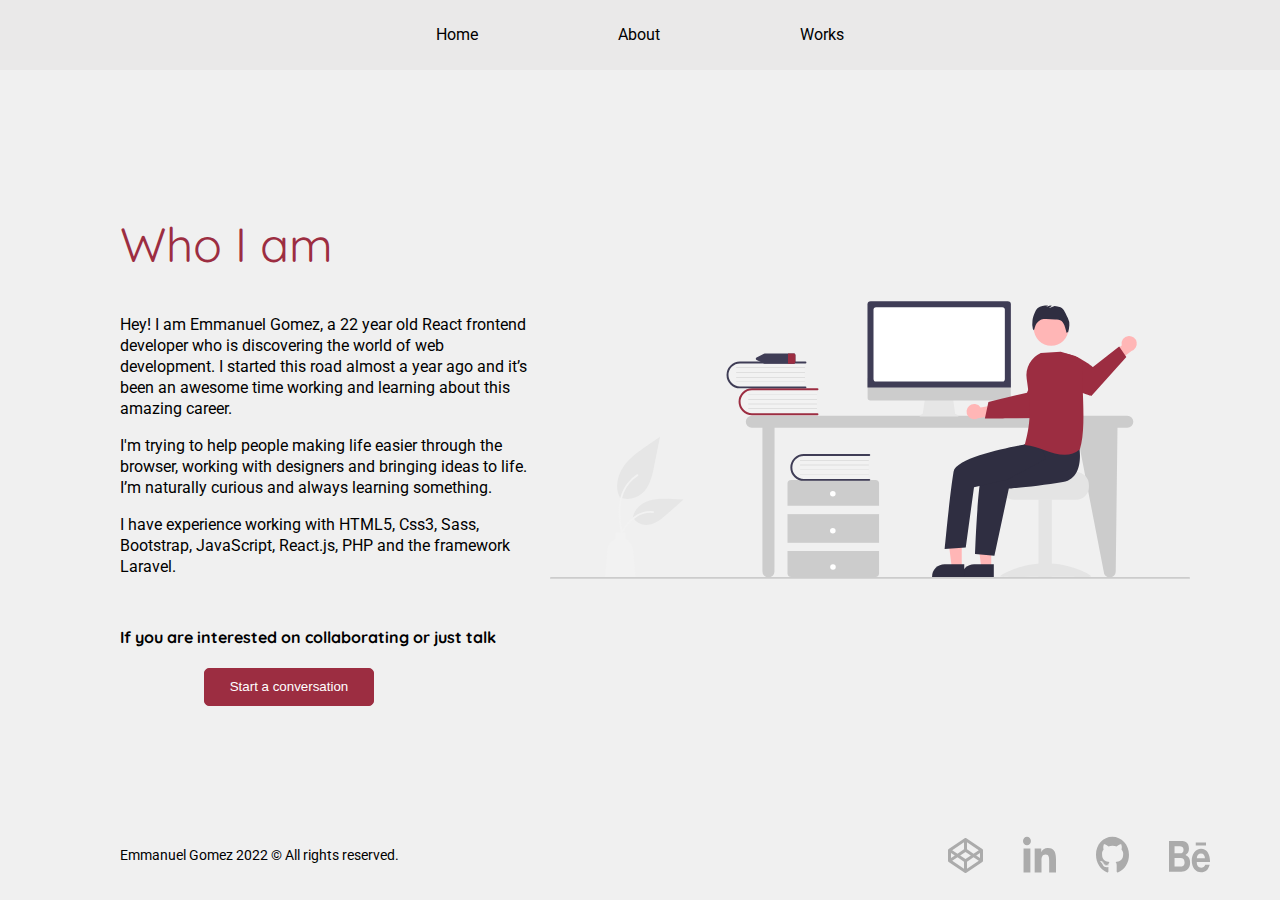
==== _about.html @ 0511a32a "Chores" ====
<!DOCTYPE html>
<html lang="en">
<head>
    <meta charset="UTF-8">
    <meta http-equiv="X-UA-Compatible" content="IE=edge">
    <meta name="viewport" content="width=device-width, initial-scale=1.0">
    <link rel="stylesheet" href="./styles/styles.css">
    <title>About</title>
</head>
<body>
    <header>
        <nav>
            <ul>
                <li>
                    <a href="./index.html">
                        <span><img src="./img/home icon.svg" alt="home"></span>
                        Home
                    </a>
                </li>
                <li>
                    <a href="./_about.html">
                        <span><img src="./img/about icon.svg" alt="about"></span>
                        About
                    </a>
                </li>
                <li>
                    <a href="./_works.html">
                        <span><img src="./img/work icon.svg" alt="work"></span>
                        Works
                    </a>
                </li>
            </ul>
        </nav>
    </header>
    <section class="section--about" id="about">
        <div>
            <h2>Who I am</h2>
            <img src="./img/undraw_hello_re_3evm.svg" alt="about-mobile">
            <p>
                Hey! I am Emmanuel Gomez, a 22 year old React frontend developer who is discovering the world of web development. I started this road almost a year ago and it’s been an awesome time working and learning about this amazing career.    
            </p>
            <p>
                I'm trying to help people making life easier through the browser, working with designers and bringing ideas to life. I’m naturally curious and always learning something.
            </p>
            <p>
                I have experience working with HTML5, Css3, Sass, Bootstrap, JavaScript, React.js, PHP and the framework Laravel.
            </p>
            <h4>If you are interested on collaborating or just talk </h4>
            <a href="./_contact.html"><button id="contactButton"><span>Start a conversation</span></button></a>
        </div>
        <img src="./img/undraw_hello_re_3evm.svg" alt="about">
    </section>
    <footer>
        <p>Emmanuel Gomez 2022 © All rights reserved.</p>
        <div>
            <a href="https://codepen.io/emmago13" target="_blank" title="CodePen"><img src="./img/Codepen.svg" alt="CodePen"></a>
            <a href="https://www.linkedin.com/in/emmanuel-g%C3%B3mez13/" target="_blank" title="Linkedin"><img src="./img/Linkedin.svg" alt="Linkedin"></a>
            <a href="https://github.com/Emmago13" target="_blank" title="Github"><img src="./img/Github.svg" alt="Github"></a>
            <a href="https://www.behance.net/emmagomez7" target="_blank" title="Behance"><img src="./img/Behance.svg" alt="Behance"></a>
        </div>
    </footer>
</body>
<script src="./main.js"></script>
</html>
---- styles/styles.css ----
@import url("https://fonts.googleapis.com/css2?family=Roboto:wght@300&display=swap");
@import url("https://fonts.googleapis.com/css2?family=Quicksand:wght@300&display=swap");
html {
  margin: 0;
  font-size: 10px;
}

body {
  background-color: #F0F0F0;
  margin: 0;
  font-family: "Roboto", sans-serif;
  font-weight: 400;
}

*,
*:before,
*:after {
  -webkit-box-sizing: border-box;
          box-sizing: border-box;
}

a {
  text-decoration: none;
}

.d-none {
  display: none;
}

header {
  width: 100%;
  height: 7rem;
  display: -webkit-box;
  display: -ms-flexbox;
  display: flex;
  -webkit-box-align: center;
      -ms-flex-align: center;
          align-items: center;
  -webkit-box-pack: center;
      -ms-flex-pack: center;
          justify-content: center;
  position: absolute;
  background-color: #EAE9E9;
}

header ul {
  display: -webkit-box;
  display: -ms-flexbox;
  display: flex;
  list-style-type: none;
  padding: 0;
}

header ul li {
  margin: 0 7rem 0 7rem;
  display: -webkit-box;
  display: -ms-flexbox;
  display: flex;
  -webkit-box-orient: vertical;
  -webkit-box-direction: normal;
      -ms-flex-direction: column;
          flex-direction: column;
}

header ul li a {
  display: -webkit-box;
  display: -ms-flexbox;
  display: flex;
  -webkit-box-orient: vertical;
  -webkit-box-direction: normal;
      -ms-flex-direction: column;
          flex-direction: column;
  text-align: center;
  font-size: 1.6rem;
  color: #000000;
}

header ul li a span {
  display: none;
  margin-bottom: 5px;
}

header ul li:after {
  content: '';
  display: block;
  width: 0;
  height: 1.5px;
  background-color: #9C2D41;
  -webkit-transition: all 0.1s ease-in;
  transition: all 0.1s ease-in;
}

header ul li:hover:after {
  width: 100%;
}

.section--home {
  padding-top: 7rem;
  height: 90vh;
  width: 100vw;
  display: -webkit-box;
  display: -ms-flexbox;
  display: flex;
  -webkit-box-orient: vertical;
  -webkit-box-direction: normal;
      -ms-flex-direction: column;
          flex-direction: column;
  -webkit-box-pack: center;
      -ms-flex-pack: center;
          justify-content: center;
  -webkit-box-align: center;
      -ms-flex-align: center;
          align-items: center;
}

.section--home h1 {
  font-size: 5.8rem;
  margin: 16rem 0 3rem 0;
  width: 26ch;
  font-family: 'Quicksand', sans-serif;
  -webkit-animation: type 5s steps(31), blink 0.5s step-end infinite alternate;
          animation: type 5s steps(31), blink 0.5s step-end infinite alternate;
  white-space: nowrap;
  overflow: hidden;
  border-right: 3px solid;
  color: #9C2D41;
}

.section--home p {
  width: 50rem;
  font-size: 1.6rem;
}

footer {
  width: 100%;
  height: 10vh;
  display: -webkit-box;
  display: -ms-flexbox;
  display: flex;
  -webkit-box-align: center;
      -ms-flex-align: center;
          align-items: center;
  -webkit-box-pack: justify;
      -ms-flex-pack: justify;
          justify-content: space-between;
}

footer p {
  margin-left: 12rem;
  font-size: 1.4rem;
}

footer div {
  display: -webkit-box;
  display: -ms-flexbox;
  display: flex;
  -webkit-box-align: end;
      -ms-flex-align: end;
          align-items: flex-end;
  margin-right: 5rem;
}

footer div a {
  margin: 0 2rem 0 2rem;
  -webkit-transition: all 0.1s ease;
  transition: all 0.1s ease;
}

footer div a:hover {
  -webkit-transform: translateY(-10px);
          transform: translateY(-10px);
}

@-webkit-keyframes type {
  0% {
    width: 0;
  }
}

@keyframes type {
  0% {
    width: 0;
  }
}

@-webkit-keyframes blink {
  50% {
    border-color: transparent;
  }
}

@keyframes blink {
  50% {
    border-color: transparent;
  }
}

@media only screen and (max-width: 992px) {
  .section--home h1 {
    font-size: 4.8rem;
  }
}

@media only screen and (max-width: 768px) {
  .section--home h1 {
    font-size: 3.6rem;
  }
  footer p {
    margin-left: 6rem;
  }
}

@media only screen and (max-width: 576px) {
  header {
    height: 10rem;
  }
  header ul li {
    margin: 0 4rem 0 4rem;
  }
  header ul li:nth-child(1) {
    margin-left: 0;
  }
  header ul li:nth-child(3) {
    margin-right: 0;
  }
  header ul li a span {
    display: block;
  }
  .section--home {
    padding-top: 10rem;
    height: 85vh;
  }
  .section--home h1 {
    -webkit-animation: none;
            animation: none;
    width: auto;
    white-space: inherit;
    border: none;
    text-align: center;
    padding: 0 2rem;
    margin-top: 10rem;
  }
  .section--home p {
    font-size: 1.4rem;
    text-align: center;
    width: auto;
    padding: 0 2rem;
  }
  footer {
    -webkit-box-orient: vertical;
    -webkit-box-direction: reverse;
        -ms-flex-direction: column-reverse;
            flex-direction: column-reverse;
    height: 15vh;
  }
  footer p {
    margin-left: 0;
    margin-top: 3rem;
  }
  footer div {
    margin-right: 0;
  }
  footer div a:nth-child(1) {
    margin-left: 0;
  }
  footer div a:nth-child(4) {
    margin-right: 0;
  }
}

@media only screen and (max-width: 320px) {
  header ul li {
    margin: 0 2rem 0 2rem;
  }
}

.section--about {
  padding-top: 7rem;
  height: 90vh;
  width: 100%;
  display: -webkit-box;
  display: -ms-flexbox;
  display: flex;
  -webkit-box-pack: justify;
      -ms-flex-pack: justify;
          justify-content: space-between;
  -webkit-box-align: center;
      -ms-flex-align: center;
          align-items: center;
}

.section--about div {
  margin-left: 12rem;
  max-width: 42rem;
}

.section--about div h2 {
  font-size: 4.8rem;
  font-family: "Quicksand", sans-serif;
  font-weight: 400;
  color: #9C2D41;
}

.section--about div img {
  display: none;
}

.section--about div p {
  font-size: 1.6rem;
  line-height: 21px;
}

.section--about div h4 {
  margin-top: 5rem;
  font-size: 1.6rem;
  font-family: "Quicksand", sans-serif;
}

.section--about div button {
  position: relative;
  width: 170px;
  height: 38px;
  border: none;
  background-color: #9C2D41;
  color: #fff;
  padding: 1rem 2.5rem;
  border-radius: 5px;
  border: 1px solid #9C2D41;
  cursor: pointer;
  -webkit-transition: all 0.3s ease;
  transition: all 0.3s ease;
  padding: 0;
  left: 20%;
}

.section--about div button > span {
  position: relative;
  display: block;
  width: 100%;
  height: 100%;
  padding-top: 1rem;
}

.section--about div button:before, .section--about div button:after {
  content: "";
  position: absolute;
  top: 0;
  right: 0;
  background: #9C2D41;
  -webkit-transition: all 0.3s ease;
  transition: all 0.3s ease;
}

.section--about div button:before {
  right: 0;
  height: 0%;
  width: 1px;
}

.section--about div button:after {
  left: 0;
  width: 0%;
  height: 1px;
}

.section--about div button span:before,
.section--about div button span:after {
  content: "";
  position: absolute;
  bottom: 0;
  background: #9C2D41;
  -webkit-transition: all 0.3s ease;
  transition: all 0.3s ease;
}

.section--about div button span:before {
  left: 0;
  height: 0%;
  width: 1.5px;
}

.section--about div button span:after {
  right: 0;
  width: 0%;
  height: 1.5px;
}

.section--about div button:hover {
  background: transparent;
  -webkit-box-shadow: none;
          box-shadow: none;
  border: none;
}

.section--about div button:hover:before {
  height: 100%;
}

.section--about div button:hover:after {
  width: 100%;
}

.section--about div button span:hover {
  color: #9C2D41;
}

.section--about div button span:hover:before {
  height: 100%;
}

.section--about div button span:hover:after {
  width: 100%;
}

.section--about div button:active {
  top: 2px;
}

.section--about img {
  width: 45%;
  height: 45%;
  margin-right: 4rem;
}

@media only screen and (min-width: 1200px) {
  .section--about img {
    width: 50%;
    height: 50%;
    margin-right: 9rem;
  }
}

@media only screen and (max-width: 992px) {
  .section--about {
    -webkit-box-pack: center;
        -ms-flex-pack: center;
            justify-content: center;
  }
  .section--about div {
    margin: 0;
    padding: 5rem 2rem;
  }
  .section--about div img {
    display: block;
    width: 100%;
    margin: 10rem 0;
  }
  .section--about div p {
    font-size: 1.4rem;
  }
  .section--about div button {
    left: 25%;
  }
  .section--about img {
    display: none;
  }
}

@media only screen and (max-width: 768px) {
  .section--about {
    height: -webkit-max-content;
    height: -moz-max-content;
    height: max-content;
  }
  .section--about div h2 {
    font-size: 3.6rem;
  }
}

@media only screen and (max-width: 576px) {
  .section--about {
    padding-top: 10rem;
  }
  .section--about div button {
    margin: 3rem 0;
  }
}

@media only screen and (max-width: 320px) {
  .section--about div button {
    left: 15%;
    margin: 3rem 0;
  }
}

.section--contact {
  padding-top: 7rem;
  width: 100vw;
  height: 90vh;
  display: -webkit-box;
  display: -ms-flexbox;
  display: flex;
  -webkit-box-align: center;
      -ms-flex-align: center;
          align-items: center;
  -ms-flex-pack: distribute;
      justify-content: space-around;
}

.section--contact .div__form {
  margin-left: 13rem;
  background-color: #EAE9E9;
  width: 43rem;
  height: 50rem;
  border-radius: 10px;
}

.section--contact .div__form > form {
  display: -webkit-box;
  display: -ms-flexbox;
  display: flex;
  -webkit-box-orient: vertical;
  -webkit-box-direction: normal;
      -ms-flex-direction: column;
          flex-direction: column;
  -webkit-box-align: center;
      -ms-flex-align: center;
          align-items: center;
  -webkit-box-pack: center;
      -ms-flex-pack: center;
          justify-content: center;
}

.section--contact .div__form > form > label {
  position: relative;
  width: 80%;
  margin-top: 4rem;
}

.section--contact .div__form > form > label > input, .section--contact .div__form > form > label textarea {
  width: 100%;
  border: none;
  background: none;
  font-family: "Roboto", sans-serif;
  border-bottom: 1px solid #9C2D41;
}

.section--contact .div__form > form > label > input:focus, .section--contact .div__form > form > label textarea:focus {
  background: none;
  outline: none;
}

.section--contact .div__form > form > label > input::-webkit-input-placeholder, .section--contact .div__form > form > label textarea::-webkit-input-placeholder {
  opacity: 0;
}

.section--contact .div__form > form > label > input:-ms-input-placeholder, .section--contact .div__form > form > label textarea:-ms-input-placeholder {
  opacity: 0;
}

.section--contact .div__form > form > label > input::-ms-input-placeholder, .section--contact .div__form > form > label textarea::-ms-input-placeholder {
  opacity: 0;
}

.section--contact .div__form > form > label > input::placeholder, .section--contact .div__form > form > label textarea::placeholder {
  opacity: 0;
}

.section--contact .div__form > form > label > input {
  height: 4rem;
}

.section--contact .div__form > form > label > input:-webkit-autofill, .section--contact .div__form > form > label > input:-webkit-autofill:focus {
  -webkit-transition: background-color 600000s 0s, color 600000s 0s;
  transition: background-color 600000s 0s, color 600000s 0s;
}

.section--contact .div__form > form > label > textarea {
  height: 8rem;
  resize: none;
}

.section--contact .div__form > form > label > span {
  position: absolute;
  top: 0;
  left: 0;
  font-size: 1.4rem;
  opacity: 0.7;
  -webkit-transition: all 0.1s ease-in;
  transition: all 0.1s ease-in;
}

.section--contact .div__form > form > label:focus-within > span, .section--contact .div__form > form > label input:not(:placeholder-shown) + span {
  -webkit-transform: translateY(-15px);
          transform: translateY(-15px);
  font-size: 1.2rem;
}

.section--contact .div__form > form > label .validation {
  position: absolute;
  top: 50%;
  right: 1rem;
  color: #FD4444;
  opacity: 0;
  -webkit-transform: translate(5rem, -50%);
          transform: translate(5rem, -50%);
  -webkit-transition: all 0.2s ease-in;
  transition: all 0.2s ease-in;
}

.section--contact .div__form > form > label:nth-child(4):focus-within > span, .section--contact .div__form > form > label:nth-child(4) textarea:not(:placeholder-shown) + span {
  -webkit-transform: translateY(-20px);
          transform: translateY(-20px);
}

.section--contact .div__form > form > button {
  margin-top: 5rem;
  position: relative;
  width: 170px;
  height: 38px;
  border: none;
  background-color: #9C2D41;
  color: #fff;
  padding: 1rem 2.5rem;
  border-radius: 5px;
  border: 1px solid #9C2D41;
  cursor: pointer;
  -webkit-transition: all 0.3s ease;
  transition: all 0.3s ease;
  padding: 0;
}

.section--contact .div__form > form > button > span {
  position: relative;
  display: block;
  width: 100%;
  height: 100%;
  padding-top: 1rem;
}

.section--contact .div__form > form > button:before, .section--contact .div__form > form > button:after {
  content: "";
  position: absolute;
  top: 0;
  right: 0;
  background: #9C2D41;
  -webkit-transition: all 0.3s ease;
  transition: all 0.3s ease;
}

.section--contact .div__form > form > button:before {
  right: 0;
  height: 0%;
  width: 1.5px;
}

.section--contact .div__form > form > button:after {
  left: 0;
  width: 0%;
  height: 1.5px;
}

.section--contact .div__form > form > button span:before,
.section--contact .div__form > form > button span:after {
  content: "";
  position: absolute;
  bottom: 0;
  background: #9C2D41;
  -webkit-transition: all 0.3s ease;
  transition: all 0.3s ease;
}

.section--contact .div__form > form > button span:before {
  left: 0;
  height: 0%;
  width: 1px;
}

.section--contact .div__form > form > button span:after {
  right: 0;
  width: 0%;
  height: 1px;
}

.section--contact .div__form > form > button:hover {
  background: transparent;
  -webkit-box-shadow: none;
          box-shadow: none;
  border: none;
}

.section--contact .div__form > form > button:hover:before {
  height: 100%;
}

.section--contact .div__form > form > button:hover:after {
  width: 100%;
}

.section--contact .div__form > form > button span:hover {
  color: #9C2D41;
}

.section--contact .div__form > form > button span:hover:before {
  height: 100%;
}

.section--contact .div__form > form > button span:hover:after {
  width: 100%;
}

.section--contact .div__form > form > button:active {
  top: 2px;
}

.section--contact .div__img {
  margin-right: 10rem;
}

.section--contact .div__img > h2 {
  margin: 0;
  font-family: "Quicksand", sans-serif;
  font-weight: 400;
  font-size: 4.8rem;
  color: #9C2D41;
}

.section--contact .div__img > p {
  font-size: 1.6rem;
  margin-top: 3rem;
  line-height: 21px;
}

.section--contact .div__img > img {
  margin-top: 4rem;
  max-width: 400px;
  max-height: 400px;
}

@media only screen and (max-width: 1200px) {
  .section--contact .div__img {
    margin-right: 5rem;
  }
}

@media only screen and (max-width: 992px) {
  .section--contact {
    -webkit-box-orient: vertical;
    -webkit-box-direction: reverse;
        -ms-flex-direction: column-reverse;
            flex-direction: column-reverse;
    height: -webkit-max-content;
    height: -moz-max-content;
    height: max-content;
  }
  .section--contact .div__img {
    margin-top: 5rem;
    margin-right: 0;
  }
  .section--contact .div__img img {
    display: none;
  }
  .section--contact .div__img h2 {
    font-size: 3.6rem;
  }
  .section--contact .div__form {
    margin: 5rem 0;
  }
}

@media only screen and (max-width: 576px) {
  .section--contact .div__img {
    padding: 0 2rem;
  }
  .section--contact .div__img p {
    font-size: 1.4rem;
  }
  .section--contact .div__form {
    width: 80%;
  }
}

@media only screen and (max-width: 320px) {
  .section--contact .div__img h2 {
    text-align: center;
  }
  .section--contact .div__img p {
    text-align: center;
  }
  .section--contact .div__form {
    width: 100%;
  }
}

.section--works {
  width: 100%;
  height: -webkit-max-content;
  height: -moz-max-content;
  height: max-content;
  padding-top: 7rem;
  display: -webkit-box;
  display: -ms-flexbox;
  display: flex;
  -webkit-box-orient: vertical;
  -webkit-box-direction: normal;
      -ms-flex-direction: column;
          flex-direction: column;
}

.section--works > h2 {
  margin: 10rem 14rem 5rem;
  font-size: 4.8rem;
  font-family: "Quicksand", sans-serif;
  font-weight: 400;
  color: #9C2D41;
}

.section--works img {
  max-width: 55rem;
  max-height: 32rem;
  -webkit-transition: all 0.2s ease-in;
  transition: all 0.2s ease-in;
  -webkit-animation: show 0.7s ease-in;
          animation: show 0.7s ease-in;
}

.section--works img:hover {
  -webkit-transform: scale(1.05);
          transform: scale(1.05);
  -webkit-box-shadow: 5px 5px 12px 1px #ABABAB;
          box-shadow: 5px 5px 12px 1px #ABABAB;
}

.section--works h4 {
  font-size: 3.6rem;
  font-family: "Quicksand", sans-serif;
  font-weight: 400;
  margin: 0;
}

.section--works p {
  font-size: 1.6rem;
}

.section--works .works--container {
  display: -webkit-box;
  display: -ms-flexbox;
  display: flex;
  -webkit-box-orient: vertical;
  -webkit-box-direction: normal;
      -ms-flex-direction: column;
          flex-direction: column;
  -webkit-box-align: center;
      -ms-flex-align: center;
          align-items: center;
  -webkit-box-pack: center;
      -ms-flex-pack: center;
          justify-content: center;
  margin: 0 12rem 0 12rem;
}

.section--works .works--container > div {
  display: -webkit-box;
  display: -ms-flexbox;
  display: flex;
  margin-top: 12rem;
}

.section--works .works--container > div .works--img__right, .section--works .works--container > div .works--img__left {
  max-width: 40rem;
}

.section--works .works--container > div .works--img__right {
  margin-right: 25rem;
}

.section--works .works--container > div .works--img__left {
  margin-left: 25rem;
}

.section--works .works--container > div:last-child {
  margin-bottom: 13rem;
}
/*# sourceMappingURL=styles.css.map */
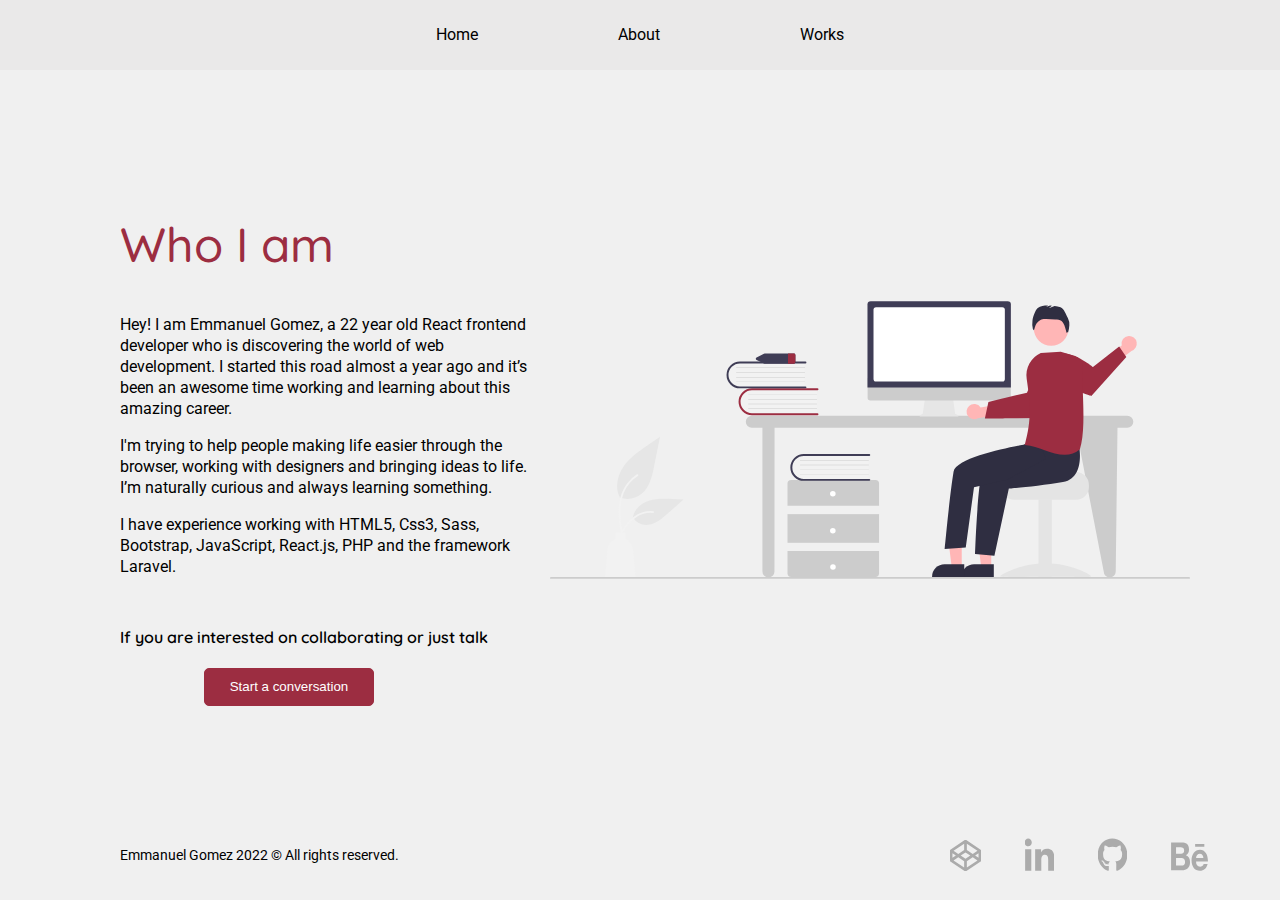
==== commit 7eb12d96: "Template finished" ====
--- a/_about.html
+++ b/_about.html
@@ -5,7 +5,8 @@
     <meta http-equiv="X-UA-Compatible" content="IE=edge">
     <meta name="viewport" content="width=device-width, initial-scale=1.0">
     <link rel="stylesheet" href="./styles/styles.css">
-    <title>About</title>
+    <script type="text/javascript" src="./main.js"></script>
+    <title>About Me</title>
 </head>
 <body>
     <header>
@@ -13,26 +14,26 @@
             <ul>
                 <li>
                     <a href="./index.html">
-                        <span><img src="./img/home icon.svg" alt="home"></span>
+                        <span><img src="./img/homeIcon.svg" alt="home"></span>
                         Home
                     </a>
                 </li>
                 <li>
                     <a href="./_about.html">
-                        <span><img src="./img/about icon.svg" alt="about"></span>
+                        <span><img src="./img/aboutIcon.svg" alt="about"></span>
                         About
                     </a>
                 </li>
                 <li>
                     <a href="./_works.html">
-                        <span><img src="./img/work icon.svg" alt="work"></span>
+                        <span><img src="./img/workIcon.svg" alt="work"></span>
                         Works
                     </a>
                 </li>
             </ul>
         </nav>
     </header>
-    <section class="section--about" id="about">
+    <section class="section__about" id="about">
         <div>
             <h2>Who I am</h2>
             <img src="./img/undraw_hello_re_3evm.svg" alt="about-mobile">
@@ -60,5 +61,4 @@
         </div>
     </footer>
 </body>
-<script src="./main.js"></script>
 </html>--- a/styles/styles.css
+++ b/styles/styles.css
@@ -1,5 +1,4 @@
-@import url("https://fonts.googleapis.com/css2?family=Roboto:wght@300&display=swap");
-@import url("https://fonts.googleapis.com/css2?family=Quicksand:wght@300&display=swap");
+@import url("https://fonts.googleapis.com/css2?family=Quicksand:wght@300;400;500;600&family=Roboto:wght@300;400;500&display=swap");
 html {
   margin: 0;
   font-size: 10px;
@@ -86,6 +85,7 @@
   width: 0;
   height: 1.5px;
   background-color: #9C2D41;
+  cursor: pointer;
   -webkit-transition: all 0.1s ease-in;
   transition: all 0.1s ease-in;
 }
@@ -94,7 +94,7 @@
   width: 100%;
 }
 
-.section--home {
+.section__home {
   padding-top: 7rem;
   height: 90vh;
   width: 100vw;
@@ -113,11 +113,12 @@
           align-items: center;
 }
 
-.section--home h1 {
+.section__home h1 {
   font-size: 5.8rem;
   margin: 16rem 0 3rem 0;
   width: 26ch;
-  font-family: 'Quicksand', sans-serif;
+  font-family: "Quicksand", sans-serif;
+  font-weight: 500;
   -webkit-animation: type 5s steps(31), blink 0.5s step-end infinite alternate;
           animation: type 5s steps(31), blink 0.5s step-end infinite alternate;
   white-space: nowrap;
@@ -126,7 +127,7 @@
   color: #9C2D41;
 }
 
-.section--home p {
+.section__home p {
   width: 50rem;
   font-size: 1.6rem;
 }
@@ -161,14 +162,18 @@
 }
 
 footer div a {
+  -webkit-transform: scale(0.9);
+          transform: scale(0.9);
   margin: 0 2rem 0 2rem;
-  -webkit-transition: all 0.1s ease;
-  transition: all 0.1s ease;
+  -webkit-transition: -webkit-transform 0.15s cubic-bezier(0, 0.2, 0.5, 3) 0s;
+  transition: -webkit-transform 0.15s cubic-bezier(0, 0.2, 0.5, 3) 0s;
+  transition: transform 0.15s cubic-bezier(0, 0.2, 0.5, 3) 0s;
+  transition: transform 0.15s cubic-bezier(0, 0.2, 0.5, 3) 0s, -webkit-transform 0.15s cubic-bezier(0, 0.2, 0.5, 3) 0s;
 }
 
 footer div a:hover {
-  -webkit-transform: translateY(-10px);
-          transform: translateY(-10px);
+  -webkit-transform: scale(1.2);
+          transform: scale(1.2);
 }
 
 @-webkit-keyframes type {
@@ -196,13 +201,13 @@
 }
 
 @media only screen and (max-width: 992px) {
-  .section--home h1 {
+  .section__home h1 {
     font-size: 4.8rem;
   }
 }
 
 @media only screen and (max-width: 768px) {
-  .section--home h1 {
+  .section__home h1 {
     font-size: 3.6rem;
   }
   footer p {
@@ -217,20 +222,20 @@
   header ul li {
     margin: 0 4rem 0 4rem;
   }
+  header ul li a span {
+    display: block;
+  }
   header ul li:nth-child(1) {
     margin-left: 0;
   }
   header ul li:nth-child(3) {
     margin-right: 0;
   }
-  header ul li a span {
-    display: block;
-  }
-  .section--home {
+  .section__home {
     padding-top: 10rem;
     height: 85vh;
   }
-  .section--home h1 {
+  .section__home h1 {
     -webkit-animation: none;
             animation: none;
     width: auto;
@@ -240,7 +245,7 @@
     padding: 0 2rem;
     margin-top: 10rem;
   }
-  .section--home p {
+  .section__home p {
     font-size: 1.4rem;
     text-align: center;
     width: auto;
@@ -274,7 +279,7 @@
   }
 }
 
-.section--about {
+.section__about {
   padding-top: 7rem;
   height: 90vh;
   width: 100%;
@@ -289,34 +294,35 @@
           align-items: center;
 }
 
-.section--about div {
+.section__about div {
   margin-left: 12rem;
   max-width: 42rem;
 }
 
-.section--about div h2 {
+.section__about div h2 {
   font-size: 4.8rem;
   font-family: "Quicksand", sans-serif;
-  font-weight: 400;
+  font-weight: 500;
   color: #9C2D41;
 }
 
-.section--about div img {
+.section__about div img {
   display: none;
 }
 
-.section--about div p {
+.section__about div p {
   font-size: 1.6rem;
   line-height: 21px;
 }
 
-.section--about div h4 {
+.section__about div h4 {
   margin-top: 5rem;
   font-size: 1.6rem;
   font-family: "Quicksand", sans-serif;
-}
-
-.section--about div button {
+  font-weight: 600;
+}
+
+.section__about div button {
   position: relative;
   width: 170px;
   height: 38px;
@@ -333,7 +339,7 @@
   left: 20%;
 }
 
-.section--about div button > span {
+.section__about div button > span {
   position: relative;
   display: block;
   width: 100%;
@@ -341,7 +347,7 @@
   padding-top: 1rem;
 }
 
-.section--about div button:before, .section--about div button:after {
+.section__about div button:before, .section__about div button:after {
   content: "";
   position: absolute;
   top: 0;
@@ -351,20 +357,20 @@
   transition: all 0.3s ease;
 }
 
-.section--about div button:before {
+.section__about div button:before {
   right: 0;
   height: 0%;
-  width: 1px;
-}
-
-.section--about div button:after {
+  width: 1.5px;
+}
+
+.section__about div button:after {
   left: 0;
   width: 0%;
-  height: 1px;
-}
-
-.section--about div button span:before,
-.section--about div button span:after {
+  height: 1.5px;
+}
+
+.section__about div button span:before,
+.section__about div button span:after {
   content: "";
   position: absolute;
   bottom: 0;
@@ -373,57 +379,57 @@
   transition: all 0.3s ease;
 }
 
-.section--about div button span:before {
+.section__about div button span:before {
   left: 0;
   height: 0%;
   width: 1.5px;
 }
 
-.section--about div button span:after {
+.section__about div button span:after {
   right: 0;
   width: 0%;
   height: 1.5px;
 }
 
-.section--about div button:hover {
+.section__about div button:hover {
   background: transparent;
   -webkit-box-shadow: none;
           box-shadow: none;
   border: none;
 }
 
-.section--about div button:hover:before {
+.section__about div button:hover:before {
   height: 100%;
 }
 
-.section--about div button:hover:after {
-  width: 100%;
-}
-
-.section--about div button span:hover {
+.section__about div button:hover:after {
+  width: 100%;
+}
+
+.section__about div button span:hover {
   color: #9C2D41;
 }
 
-.section--about div button span:hover:before {
+.section__about div button span:hover:before {
   height: 100%;
 }
 
-.section--about div button span:hover:after {
-  width: 100%;
-}
-
-.section--about div button:active {
+.section__about div button span:hover:after {
+  width: 100%;
+}
+
+.section__about div button:active {
   top: 2px;
 }
 
-.section--about img {
+.section__about img {
   width: 45%;
   height: 45%;
   margin-right: 4rem;
 }
 
 @media only screen and (min-width: 1200px) {
-  .section--about img {
+  .section__about img {
     width: 50%;
     height: 50%;
     margin-right: 9rem;
@@ -431,61 +437,70 @@
 }
 
 @media only screen and (max-width: 992px) {
-  .section--about {
+  .section__about {
     -webkit-box-pack: center;
         -ms-flex-pack: center;
             justify-content: center;
-  }
-  .section--about div {
+    height: -webkit-max-content;
+    height: -moz-max-content;
+    height: max-content;
+  }
+  .section__about div {
     margin: 0;
     padding: 5rem 2rem;
   }
-  .section--about div img {
+  .section__about div img {
     display: block;
     width: 100%;
     margin: 10rem 0;
   }
-  .section--about div p {
+  .section__about div p {
     font-size: 1.4rem;
   }
-  .section--about div button {
+  .section__about div button {
     left: 25%;
   }
-  .section--about img {
+  .section__about img {
     display: none;
   }
 }
 
 @media only screen and (max-width: 768px) {
-  .section--about {
+  .section__about {
     height: -webkit-max-content;
     height: -moz-max-content;
     height: max-content;
   }
-  .section--about div h2 {
+  .section__about div h2 {
     font-size: 3.6rem;
   }
 }
 
 @media only screen and (max-width: 576px) {
-  .section--about {
+  .section__about {
     padding-top: 10rem;
   }
-  .section--about div button {
+  .section__about div button {
     margin: 3rem 0;
   }
 }
 
 @media only screen and (max-width: 320px) {
-  .section--about div button {
+  .section__about div button {
     left: 15%;
     margin: 3rem 0;
   }
 }
 
-.section--contact {
+@media screen and (min-height: 1000px) {
+  .section__about {
+    height: 90vh;
+  }
+}
+
+.section__contact {
   padding-top: 7rem;
-  width: 100vw;
+  width: 100%;
   height: 90vh;
   display: -webkit-box;
   display: -ms-flexbox;
@@ -497,7 +512,7 @@
       justify-content: space-around;
 }
 
-.section--contact .div__form {
+.section__contact .div__form {
   margin-left: 13rem;
   background-color: #EAE9E9;
   width: 43rem;
@@ -505,7 +520,7 @@
   border-radius: 10px;
 }
 
-.section--contact .div__form > form {
+.section__contact .div__form > form {
   display: -webkit-box;
   display: -ms-flexbox;
   display: flex;
@@ -521,13 +536,13 @@
           justify-content: center;
 }
 
-.section--contact .div__form > form > label {
+.section__contact .div__form > form > label {
   position: relative;
   width: 80%;
   margin-top: 4rem;
 }
 
-.section--contact .div__form > form > label > input, .section--contact .div__form > form > label textarea {
+.section__contact .div__form > form > label > input, .section__contact .div__form > form > label textarea {
   width: 100%;
   border: none;
   background: none;
@@ -535,42 +550,42 @@
   border-bottom: 1px solid #9C2D41;
 }
 
-.section--contact .div__form > form > label > input:focus, .section--contact .div__form > form > label textarea:focus {
+.section__contact .div__form > form > label > input:focus, .section__contact .div__form > form > label textarea:focus {
   background: none;
   outline: none;
 }
 
-.section--contact .div__form > form > label > input::-webkit-input-placeholder, .section--contact .div__form > form > label textarea::-webkit-input-placeholder {
+.section__contact .div__form > form > label > input::-webkit-input-placeholder, .section__contact .div__form > form > label textarea::-webkit-input-placeholder {
   opacity: 0;
 }
 
-.section--contact .div__form > form > label > input:-ms-input-placeholder, .section--contact .div__form > form > label textarea:-ms-input-placeholder {
+.section__contact .div__form > form > label > input:-ms-input-placeholder, .section__contact .div__form > form > label textarea:-ms-input-placeholder {
   opacity: 0;
 }
 
-.section--contact .div__form > form > label > input::-ms-input-placeholder, .section--contact .div__form > form > label textarea::-ms-input-placeholder {
+.section__contact .div__form > form > label > input::-ms-input-placeholder, .section__contact .div__form > form > label textarea::-ms-input-placeholder {
   opacity: 0;
 }
 
-.section--contact .div__form > form > label > input::placeholder, .section--contact .div__form > form > label textarea::placeholder {
+.section__contact .div__form > form > label > input::placeholder, .section__contact .div__form > form > label textarea::placeholder {
   opacity: 0;
 }
 
-.section--contact .div__form > form > label > input {
+.section__contact .div__form > form > label > input {
   height: 4rem;
 }
 
-.section--contact .div__form > form > label > input:-webkit-autofill, .section--contact .div__form > form > label > input:-webkit-autofill:focus {
+.section__contact .div__form > form > label > input:-webkit-autofill, .section__contact .div__form > form > label > input:-webkit-autofill:focus {
   -webkit-transition: background-color 600000s 0s, color 600000s 0s;
   transition: background-color 600000s 0s, color 600000s 0s;
 }
 
-.section--contact .div__form > form > label > textarea {
+.section__contact .div__form > form > label > textarea {
   height: 8rem;
   resize: none;
 }
 
-.section--contact .div__form > form > label > span {
+.section__contact .div__form > form > label > span {
   position: absolute;
   top: 0;
   left: 0;
@@ -580,30 +595,18 @@
   transition: all 0.1s ease-in;
 }
 
-.section--contact .div__form > form > label:focus-within > span, .section--contact .div__form > form > label input:not(:placeholder-shown) + span {
+.section__contact .div__form > form > label:focus-within > span, .section__contact .div__form > form > label input:not(:placeholder-shown) + span {
   -webkit-transform: translateY(-15px);
           transform: translateY(-15px);
   font-size: 1.2rem;
 }
 
-.section--contact .div__form > form > label .validation {
-  position: absolute;
-  top: 50%;
-  right: 1rem;
-  color: #FD4444;
-  opacity: 0;
-  -webkit-transform: translate(5rem, -50%);
-          transform: translate(5rem, -50%);
-  -webkit-transition: all 0.2s ease-in;
-  transition: all 0.2s ease-in;
-}
-
-.section--contact .div__form > form > label:nth-child(4):focus-within > span, .section--contact .div__form > form > label:nth-child(4) textarea:not(:placeholder-shown) + span {
+.section__contact .div__form > form > label:nth-child(4):focus-within > span, .section__contact .div__form > form > label:nth-child(4) textarea:not(:placeholder-shown) + span {
   -webkit-transform: translateY(-20px);
           transform: translateY(-20px);
 }
 
-.section--contact .div__form > form > button {
+.section__contact .div__form > form > button {
   margin-top: 5rem;
   position: relative;
   width: 170px;
@@ -620,7 +623,7 @@
   padding: 0;
 }
 
-.section--contact .div__form > form > button > span {
+.section__contact .div__form > form > button > span {
   position: relative;
   display: block;
   width: 100%;
@@ -628,7 +631,7 @@
   padding-top: 1rem;
 }
 
-.section--contact .div__form > form > button:before, .section--contact .div__form > form > button:after {
+.section__contact .div__form > form > button:before, .section__contact .div__form > form > button:after {
   content: "";
   position: absolute;
   top: 0;
@@ -638,20 +641,20 @@
   transition: all 0.3s ease;
 }
 
-.section--contact .div__form > form > button:before {
+.section__contact .div__form > form > button:before {
   right: 0;
   height: 0%;
   width: 1.5px;
 }
 
-.section--contact .div__form > form > button:after {
+.section__contact .div__form > form > button:after {
   left: 0;
   width: 0%;
   height: 1.5px;
 }
 
-.section--contact .div__form > form > button span:before,
-.section--contact .div__form > form > button span:after {
+.section__contact .div__form > form > button span:before,
+.section__contact .div__form > form > button span:after {
   content: "";
   position: absolute;
   bottom: 0;
@@ -660,54 +663,54 @@
   transition: all 0.3s ease;
 }
 
-.section--contact .div__form > form > button span:before {
+.section__contact .div__form > form > button span:before {
   left: 0;
   height: 0%;
-  width: 1px;
-}
-
-.section--contact .div__form > form > button span:after {
+  width: 1.5px;
+}
+
+.section__contact .div__form > form > button span:after {
   right: 0;
   width: 0%;
-  height: 1px;
-}
-
-.section--contact .div__form > form > button:hover {
+  height: 1.5px;
+}
+
+.section__contact .div__form > form > button:hover {
   background: transparent;
   -webkit-box-shadow: none;
           box-shadow: none;
   border: none;
 }
 
-.section--contact .div__form > form > button:hover:before {
+.section__contact .div__form > form > button:hover:before {
   height: 100%;
 }
 
-.section--contact .div__form > form > button:hover:after {
-  width: 100%;
-}
-
-.section--contact .div__form > form > button span:hover {
+.section__contact .div__form > form > button:hover:after {
+  width: 100%;
+}
+
+.section__contact .div__form > form > button span:hover {
   color: #9C2D41;
 }
 
-.section--contact .div__form > form > button span:hover:before {
+.section__contact .div__form > form > button span:hover:before {
   height: 100%;
 }
 
-.section--contact .div__form > form > button span:hover:after {
-  width: 100%;
-}
-
-.section--contact .div__form > form > button:active {
+.section__contact .div__form > form > button span:hover:after {
+  width: 100%;
+}
+
+.section__contact .div__form > form > button:active {
   top: 2px;
 }
 
-.section--contact .div__img {
+.section__contact .div__img {
   margin-right: 10rem;
 }
 
-.section--contact .div__img > h2 {
+.section__contact .div__img > h2 {
   margin: 0;
   font-family: "Quicksand", sans-serif;
   font-weight: 400;
@@ -715,26 +718,26 @@
   color: #9C2D41;
 }
 
-.section--contact .div__img > p {
+.section__contact .div__img > p {
   font-size: 1.6rem;
   margin-top: 3rem;
   line-height: 21px;
 }
 
-.section--contact .div__img > img {
+.section__contact .div__img > img {
   margin-top: 4rem;
   max-width: 400px;
   max-height: 400px;
 }
 
 @media only screen and (max-width: 1200px) {
-  .section--contact .div__img {
+  .section__contact .div__img {
     margin-right: 5rem;
   }
 }
 
 @media only screen and (max-width: 992px) {
-  .section--contact {
+  .section__contact {
     -webkit-box-orient: vertical;
     -webkit-box-direction: reverse;
         -ms-flex-direction: column-reverse;
@@ -743,46 +746,58 @@
     height: -moz-max-content;
     height: max-content;
   }
-  .section--contact .div__img {
+  .section__contact .div__img {
     margin-top: 5rem;
     margin-right: 0;
   }
-  .section--contact .div__img img {
+  .section__contact .div__img img {
     display: none;
   }
-  .section--contact .div__img h2 {
+  .section__contact .div__img h2 {
     font-size: 3.6rem;
   }
-  .section--contact .div__form {
+  .section__contact .div__form {
     margin: 5rem 0;
   }
 }
 
 @media only screen and (max-width: 576px) {
-  .section--contact .div__img {
+  .section__contact {
+    padding-top: 10rem;
+  }
+  .section__contact .div__img {
     padding: 0 2rem;
   }
-  .section--contact .div__img p {
+  .section__contact .div__img p {
     font-size: 1.4rem;
   }
-  .section--contact .div__form {
+  .section__contact .div__form {
     width: 80%;
   }
 }
 
 @media only screen and (max-width: 320px) {
-  .section--contact .div__img h2 {
+  .section__contact .div__img h2 {
     text-align: center;
   }
-  .section--contact .div__img p {
+  .section__contact .div__img p {
     text-align: center;
   }
-  .section--contact .div__form {
+  .section__contact .div__form {
     width: 100%;
   }
 }
 
-.section--works {
+@media screen and (min-height: 1000px) {
+  .section__contact {
+    height: 90vh;
+    -webkit-box-pack: center;
+        -ms-flex-pack: center;
+            justify-content: center;
+  }
+}
+
+.section__works {
   width: 100%;
   height: -webkit-max-content;
   height: -moz-max-content;
@@ -797,42 +812,47 @@
           flex-direction: column;
 }
 
-.section--works > h2 {
+.section__works > h2 {
   margin: 10rem 14rem 5rem;
   font-size: 4.8rem;
   font-family: "Quicksand", sans-serif;
-  font-weight: 400;
+  font-weight: 500;
   color: #9C2D41;
 }
 
-.section--works img {
+.section__works img {
   max-width: 55rem;
   max-height: 32rem;
   -webkit-transition: all 0.2s ease-in;
   transition: all 0.2s ease-in;
-  -webkit-animation: show 0.7s ease-in;
-          animation: show 0.7s ease-in;
-}
-
-.section--works img:hover {
+}
+
+.section__works img:hover {
   -webkit-transform: scale(1.05);
           transform: scale(1.05);
   -webkit-box-shadow: 5px 5px 12px 1px #ABABAB;
           box-shadow: 5px 5px 12px 1px #ABABAB;
 }
 
-.section--works h4 {
+.section__works .img--disable:hover {
+  -webkit-transform: scale(1);
+          transform: scale(1);
+  -webkit-box-shadow: none;
+          box-shadow: none;
+}
+
+.section__works h4 {
   font-size: 3.6rem;
   font-family: "Quicksand", sans-serif;
-  font-weight: 400;
+  font-weight: 500;
   margin: 0;
 }
 
-.section--works p {
+.section__works p {
   font-size: 1.6rem;
 }
 
-.section--works .works--container {
+.section__works .works__container {
   display: -webkit-box;
   display: -ms-flexbox;
   display: flex;
@@ -846,29 +866,107 @@
   -webkit-box-pack: center;
       -ms-flex-pack: center;
           justify-content: center;
-  margin: 0 12rem 0 12rem;
-}
-
-.section--works .works--container > div {
+  margin: 0 9rem;
+}
+
+.section__works .works__container > div {
   display: -webkit-box;
   display: -ms-flexbox;
   display: flex;
   margin-top: 12rem;
 }
 
-.section--works .works--container > div .works--img__right, .section--works .works--container > div .works--img__left {
+.section__works .works__container > div .works__img--right, .section__works .works__container > div .works__img--left {
   max-width: 40rem;
 }
 
-.section--works .works--container > div .works--img__right {
-  margin-right: 25rem;
-}
-
-.section--works .works--container > div .works--img__left {
-  margin-left: 25rem;
-}
-
-.section--works .works--container > div:last-child {
+.section__works .works__container > div .works__img--right {
+  margin-right: 10rem;
+}
+
+.section__works .works__container > div .works__img--left {
+  margin-left: 10rem;
+}
+
+.section__works .works__container > div:last-child {
   margin-bottom: 13rem;
 }
+
+@media only screen and (min-width: 1200px) {
+  .section__works .works__container {
+    margin: 0 12rem;
+  }
+  .section__works .works__container > div .works__img--left {
+    margin-left: 25rem;
+  }
+  .section__works .works__container > div .works__img--right {
+    margin-right: 25rem;
+  }
+}
+
+@media only screen and (max-width: 992px) {
+  .section__works h4 {
+    padding-top: 3rem;
+  }
+  .section__works img {
+    width: 100%;
+  }
+  .section__works .works__container .works__div--right {
+    display: -webkit-box;
+    display: -ms-flexbox;
+    display: flex;
+    -webkit-box-orient: vertical;
+    -webkit-box-direction: reverse;
+        -ms-flex-direction: column-reverse;
+            flex-direction: column-reverse;
+  }
+  .section__works .works__container .works__div--right .works__img--right {
+    margin: 0;
+  }
+  .section__works .works__container .works__div--left {
+    display: -webkit-box;
+    display: -ms-flexbox;
+    display: flex;
+    -webkit-box-orient: vertical;
+    -webkit-box-direction: normal;
+        -ms-flex-direction: column;
+            flex-direction: column;
+  }
+  .section__works .works__container .works__div--left .works__img--left {
+    margin: 0;
+  }
+}
+
+@media only screen and (max-width: 768px) {
+  .section__works .works__container {
+    margin: 0 5rem;
+  }
+  .section__works > h2 {
+    margin: 5rem 5rem 0;
+  }
+}
+
+@media only screen and (max-width: 576px) {
+  .section__works {
+    padding-top: 10rem;
+  }
+  .section__works > h2 {
+    font-size: 3.6rem;
+  }
+  .section__works h4 {
+    font-size: 2.8rem;
+  }
+  .section__works p {
+    font-size: 1.4rem;
+  }
+}
+
+@media only screen and (max-width: 320px) {
+  .section__works > h2 {
+    margin: 5rem 2rem 0;
+  }
+  .section__works .works__container {
+    margin: 0 2rem;
+  }
+}
 /*# sourceMappingURL=styles.css.map */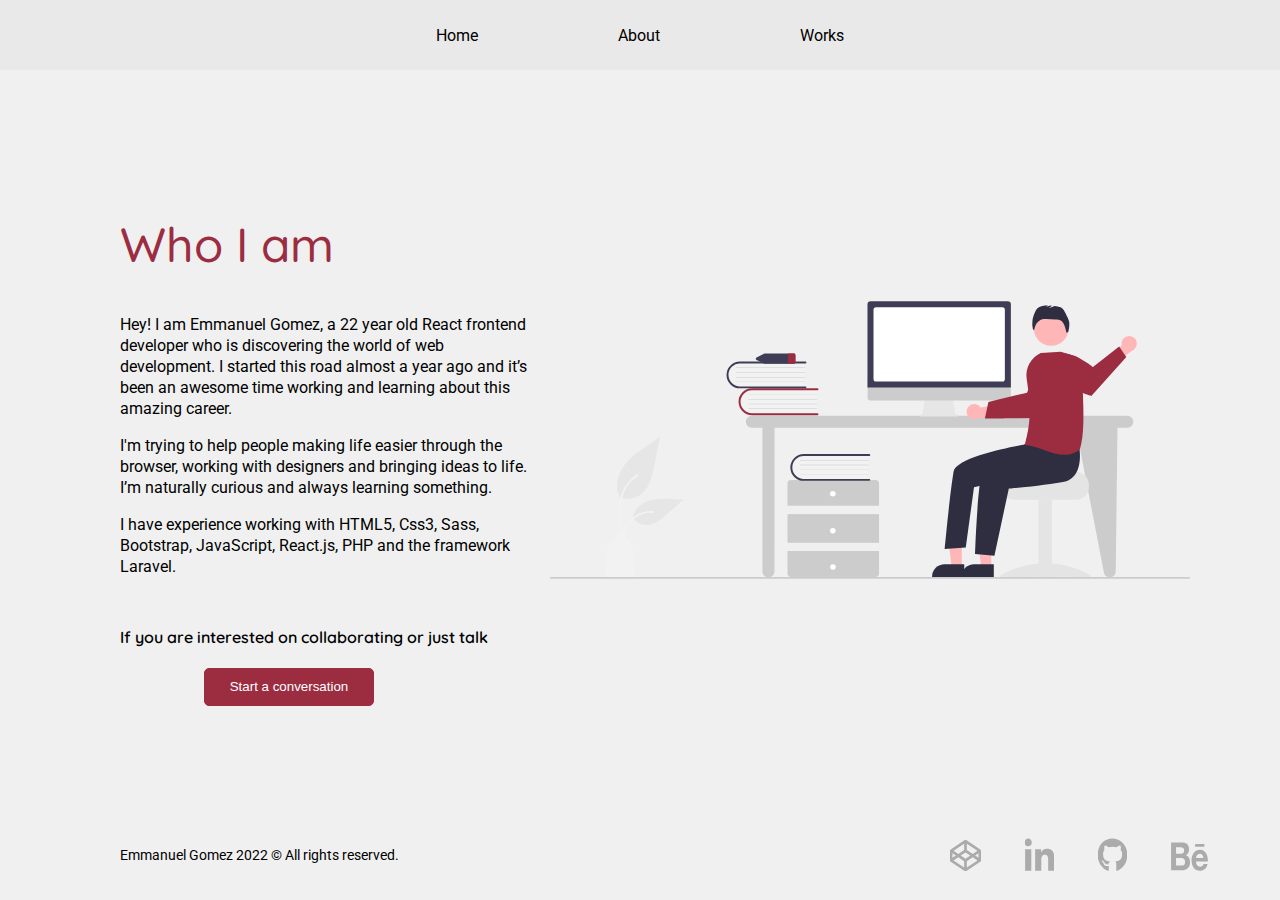
==== commit cc813539: "chores" ====
--- a/_about.html
+++ b/_about.html
@@ -5,7 +5,6 @@
     <meta http-equiv="X-UA-Compatible" content="IE=edge">
     <meta name="viewport" content="width=device-width, initial-scale=1.0">
     <link rel="stylesheet" href="./styles/styles.css">
-    <script type="text/javascript" src="./main.js"></script>
     <title>About Me</title>
 </head>
 <body>
@@ -36,7 +35,7 @@
     <section class="section__about" id="about">
         <div>
             <h2>Who I am</h2>
-            <img src="./img/undraw_hello_re_3evm.svg" alt="about-mobile">
+            <img src="./img/undraw_hello_re_3evm.svg" alt="about-img_mobile" title="image from unDraw">
             <p>
                 Hey! I am Emmanuel Gomez, a 22 year old React frontend developer who is discovering the world of web development. I started this road almost a year ago and it’s been an awesome time working and learning about this amazing career.    
             </p>
@@ -49,7 +48,7 @@
             <h4>If you are interested on collaborating or just talk </h4>
             <a href="./_contact.html"><button id="contactButton"><span>Start a conversation</span></button></a>
         </div>
-        <img src="./img/undraw_hello_re_3evm.svg" alt="about">
+        <img src="./img/undraw_hello_re_3evm.svg" alt="about-img" title="image from unDraw">
     </section>
     <footer>
         <p>Emmanuel Gomez 2022 © All rights reserved.</p>
@@ -60,5 +59,6 @@
             <a href="https://www.behance.net/emmagomez7" target="_blank" title="Behance"><img src="./img/Behance.svg" alt="Behance"></a>
         </div>
     </footer>
+    <script src="./main.js"></script>
 </body>
 </html>--- a/styles/styles.css
+++ b/styles/styles.css
@@ -59,6 +59,7 @@
   -webkit-box-direction: normal;
       -ms-flex-direction: column;
           flex-direction: column;
+  position: relative;
 }
 
 header ul li a {
@@ -81,16 +82,19 @@
 
 header ul li:after {
   content: '';
-  display: block;
+  position: absolute;
+  bottom: 0;
+  right: 0;
   width: 0;
   height: 1.5px;
   background-color: #9C2D41;
   cursor: pointer;
-  -webkit-transition: all 0.1s ease-in;
-  transition: all 0.1s ease-in;
+  -webkit-transition: all 0.15s ease-in;
+  transition: all 0.15s ease-in;
 }
 
 header ul li:hover:after {
+  left: 0;
   width: 100%;
 }
 
@@ -820,18 +824,26 @@
   color: #9C2D41;
 }
 
-.section__works img {
+.section__works a {
+  position: relative;
+  max-height: 32rem;
   max-width: 55rem;
-  max-height: 32rem;
-  -webkit-transition: all 0.2s ease-in;
-  transition: all 0.2s ease-in;
-}
-
-.section__works img:hover {
+  -webkit-transition: all 0.2s cubic-bezier(0, 0.2, 0.5, 3) 0s;
+  transition: all 0.2s cubic-bezier(0, 0.2, 0.5, 3) 0s;
+}
+
+.section__works a img {
+  width: 100%;
+  border-radius: 5px;
+}
+
+.section__works a:hover {
   -webkit-transform: scale(1.05);
           transform: scale(1.05);
-  -webkit-box-shadow: 5px 5px 12px 1px #ABABAB;
-          box-shadow: 5px 5px 12px 1px #ABABAB;
+}
+
+.section__works a:hover::before {
+  opacity: 1;
 }
 
 .section__works .img--disable:hover {
@@ -839,6 +851,38 @@
           transform: scale(1);
   -webkit-box-shadow: none;
           box-shadow: none;
+}
+
+.section__works .img--disable:hover::before {
+  opacity: 0;
+}
+
+.section__works a::before {
+  content: 'Go to website';
+  position: absolute;
+  border-radius: 50px;
+  font-size: 150%;
+  font-family: "Quicksand", sans-serif;
+  font-weight: 500;
+  display: -webkit-box;
+  display: -ms-flexbox;
+  display: flex;
+  -webkit-box-align: center;
+      -ms-flex-align: center;
+          align-items: center;
+  text-align: center;
+  -webkit-box-pack: center;
+      -ms-flex-pack: center;
+          justify-content: center;
+  top: 40%;
+  left: 42%;
+  width: 15%;
+  height: 25%;
+  color: #fff;
+  background-color: rgba(0, 0, 0, 0.4);
+  -webkit-transition: all 0.2s cubic-bezier(0, 0.2, 0.5, 3) 0s;
+  transition: all 0.2s cubic-bezier(0, 0.2, 0.5, 3) 0s;
+  opacity: 0;
 }
 
 .section__works h4 {
@@ -908,9 +952,6 @@
   .section__works h4 {
     padding-top: 3rem;
   }
-  .section__works img {
-    width: 100%;
-  }
   .section__works .works__container .works__div--right {
     display: -webkit-box;
     display: -ms-flexbox;
@@ -953,6 +994,9 @@
   .section__works > h2 {
     font-size: 3.6rem;
   }
+  .section__works a::before {
+    font-size: 90%;
+  }
   .section__works h4 {
     font-size: 2.8rem;
   }
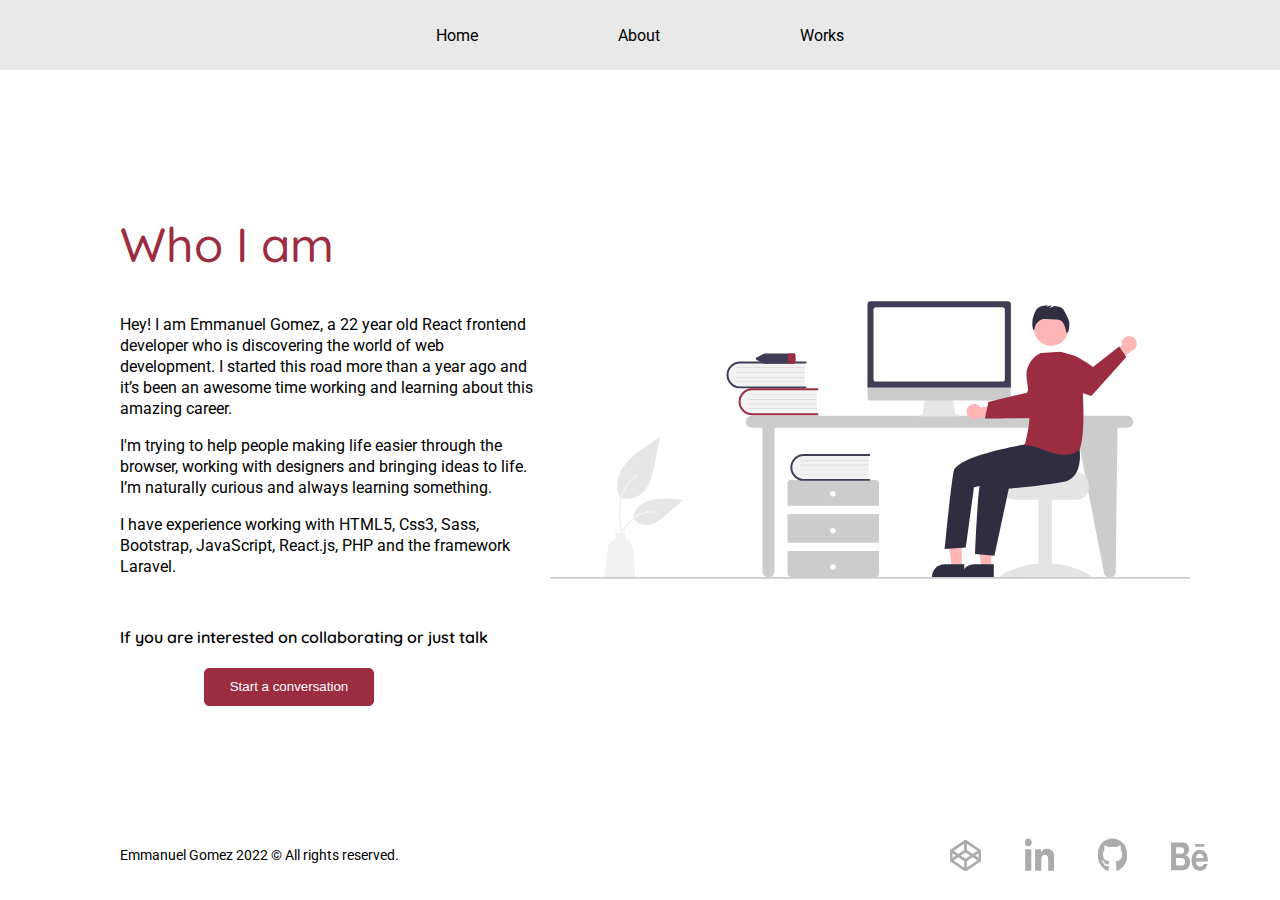
==== commit a7703dac: "Chores" ====
--- a/_about.html
+++ b/_about.html
@@ -37,7 +37,7 @@
             <h2>Who I am</h2>
             <img src="./img/undraw_hello_re_3evm.svg" alt="about-img_mobile" title="image from unDraw">
             <p>
-                Hey! I am Emmanuel Gomez, a 22 year old React frontend developer who is discovering the world of web development. I started this road almost a year ago and it’s been an awesome time working and learning about this amazing career.    
+                Hey! I am Emmanuel Gomez, a 22 year old React frontend developer who is discovering the world of web development. I started this road more than a year ago and it’s been an awesome time working and learning about this amazing career.    
             </p>
             <p>
                 I'm trying to help people making life easier through the browser, working with designers and bringing ideas to life. I’m naturally curious and always learning something.
--- a/styles/styles.css
+++ b/styles/styles.css
@@ -5,7 +5,7 @@
 }
 
 body {
-  background-color: #F0F0F0;
+  background-color: #fff;
   margin: 0;
   font-family: "Roboto", sans-serif;
   font-weight: 400;
@@ -59,10 +59,10 @@
   -webkit-box-direction: normal;
       -ms-flex-direction: column;
           flex-direction: column;
+}
+
+header ul li a {
   position: relative;
-}
-
-header ul li a {
   display: -webkit-box;
   display: -ms-flexbox;
   display: flex;
@@ -80,7 +80,7 @@
   margin-bottom: 5px;
 }
 
-header ul li:after {
+header ul li a:after {
   content: '';
   position: absolute;
   bottom: 0;
@@ -93,7 +93,7 @@
   transition: all 0.15s ease-in;
 }
 
-header ul li:hover:after {
+header ul li a:hover:after {
   left: 0;
   width: 100%;
 }
@@ -835,6 +835,7 @@
 .section__works a img {
   width: 100%;
   border-radius: 5px;
+  border: 1px solid rgba(0, 0, 0, 0.1);
 }
 
 .section__works a:hover {
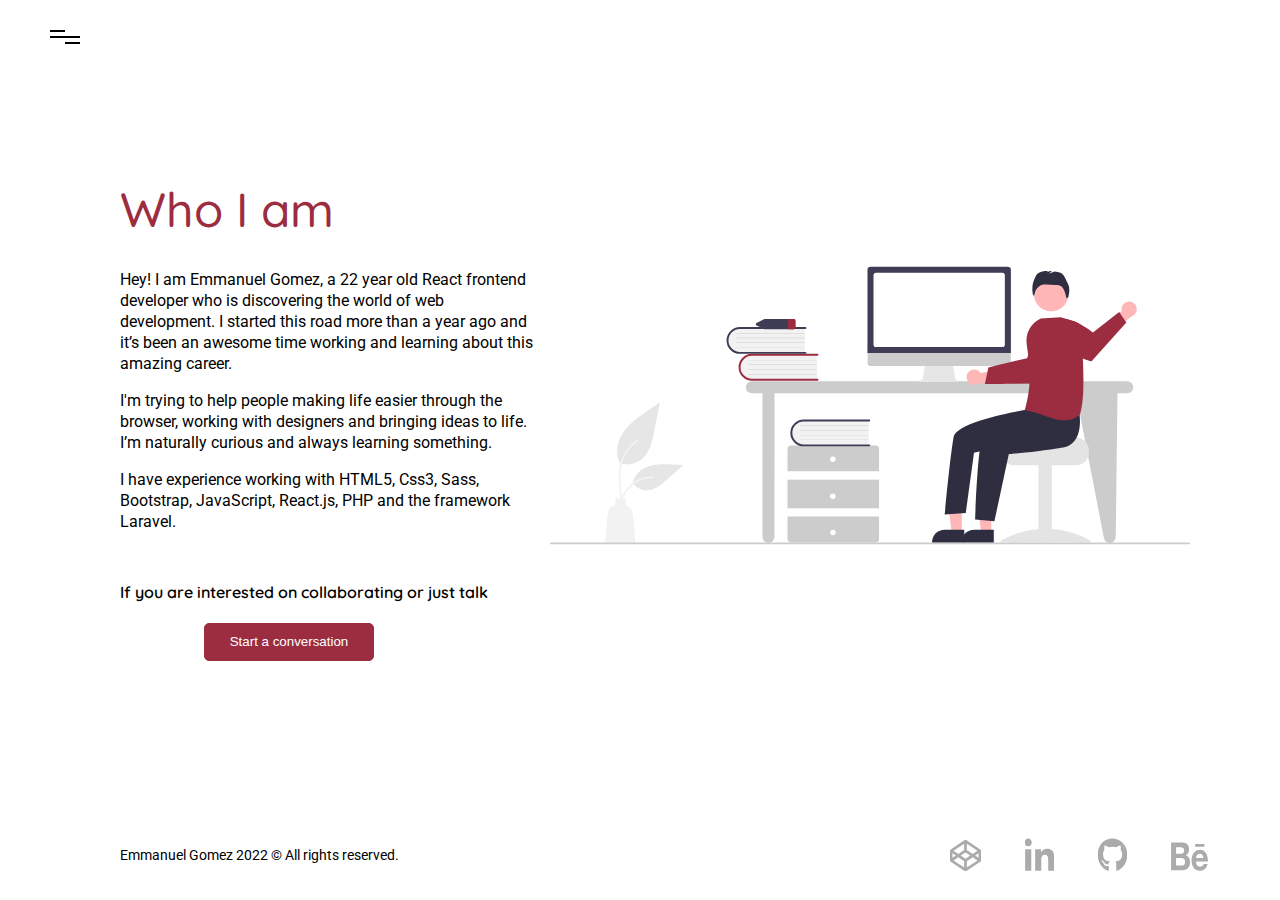
==== commit d076d9bf: "Chores" ====
--- a/_about.html
+++ b/_about.html
@@ -9,25 +9,21 @@
 </head>
 <body>
     <header>
-        <nav>
-            <ul>
-                <li>
-                    <a href="./index.html">
-                        <span><img src="./img/homeIcon.svg" alt="home"></span>
-                        Home
-                    </a>
+        <div class="menu__icon">
+            <span class="menu__icon--line menu__line--left"></span>
+            <span class="menu__icon--line"></span>
+            <span class="menu__icon--line menu__line--right"></span>
+        </div>
+        <nav class="nav">
+            <ul class="nav__content">
+                <li class="nav__list-item">
+                    <a href="./index.html">Home</a>
                 </li>
-                <li>
-                    <a href="./_about.html">
-                        <span><img src="./img/aboutIcon.svg" alt="about"></span>
-                        About
-                    </a>
+                <li class="nav__list-item">
+                    <a href="./_about.html">About</a>
                 </li>
-                <li>
-                    <a href="./_works.html">
-                        <span><img src="./img/workIcon.svg" alt="work"></span>
-                        Works
-                    </a>
+                <li class="nav__list-item">
+                    <a href="./_works.html">Projects</a>
                 </li>
             </ul>
         </nav>
@@ -59,6 +55,6 @@
             <a href="https://www.behance.net/emmagomez7" target="_blank" title="Behance"><img src="./img/Behance.svg" alt="Behance"></a>
         </div>
     </footer>
-    <script src="./main.js"></script>
+    <script src="./script.js"></script>
 </body>
 </html>--- a/styles/styles.css
+++ b/styles/styles.css
@@ -5,6 +5,7 @@
 }
 
 body {
+  scroll-behavior: smooth;
   background-color: #fff;
   margin: 0;
   font-family: "Roboto", sans-serif;
@@ -26,42 +27,67 @@
   display: none;
 }
 
-header {
-  width: 100%;
-  height: 7rem;
-  display: -webkit-box;
-  display: -ms-flexbox;
-  display: flex;
-  -webkit-box-align: center;
-      -ms-flex-align: center;
-          align-items: center;
-  -webkit-box-pack: center;
-      -ms-flex-pack: center;
-          justify-content: center;
-  position: absolute;
-  background-color: #EAE9E9;
-}
-
-header ul {
-  display: -webkit-box;
-  display: -ms-flexbox;
-  display: flex;
-  list-style-type: none;
-  padding: 0;
-}
-
-header ul li {
-  margin: 0 7rem 0 7rem;
-  display: -webkit-box;
-  display: -ms-flexbox;
-  display: flex;
-  -webkit-box-orient: vertical;
-  -webkit-box-direction: normal;
-      -ms-flex-direction: column;
-          flex-direction: column;
-}
-
-header ul li a {
+.menu__icon {
+  height: 3rem;
+  width: 3rem;
+  position: fixed;
+  z-index: 2;
+  left: 5rem;
+  top: 3rem;
+  cursor: pointer;
+}
+
+.menu__icon--line {
+  height: 2px;
+  width: 3rem;
+  display: block;
+  background-color: #000;
+  margin-bottom: 4px;
+  -webkit-transition: background-color 0.5s ease, -webkit-transform 0.2s ease;
+  transition: background-color 0.5s ease, -webkit-transform 0.2s ease;
+  transition: transform 0.2s ease, background-color 0.5s ease;
+  transition: transform 0.2s ease, background-color 0.5s ease, -webkit-transform 0.2s ease;
+}
+
+.menu__line--left {
+  width: 1.5rem;
+}
+
+.menu__line--right {
+  width: 1.5rem;
+  float: right;
+}
+
+.nav {
+  position: fixed;
+  z-index: 1;
+  background-color: #000;
+}
+
+.nav__content {
+  position: fixed;
+  top: 40%;
+  width: 100%;
+  text-align: center;
+  cursor: default;
+}
+
+.nav__list-item {
+  position: relative;
+  display: inline-block;
+  -webkit-transition-delay: 0.8s;
+          transition-delay: 0.8s;
+  opacity: 0;
+  -webkit-transform: translate(0%, 100%);
+          transform: translate(0%, 100%);
+  -webkit-transition: opacity 0.2s ease, -webkit-transform 0.3s ease;
+  transition: opacity 0.2s ease, -webkit-transform 0.3s ease;
+  transition: opacity 0.2s ease, transform 0.3s ease;
+  transition: opacity 0.2s ease, transform 0.3s ease, -webkit-transform 0.3s ease;
+  margin-right: 6rem;
+}
+
+.nav__list-item a {
   position: relative;
   display: -webkit-box;
   display: -ms-flexbox;
@@ -71,16 +97,11 @@
       -ms-flex-direction: column;
           flex-direction: column;
   text-align: center;
-  font-size: 1.6rem;
+  font-size: calc(2vw + 10px);
   color: #000000;
 }
 
-header ul li a span {
-  display: none;
-  margin-bottom: 5px;
-}
-
-header ul li a:after {
+.nav__list-item a:after {
   content: '';
   position: absolute;
   bottom: 0;
@@ -93,15 +114,114 @@
   transition: all 0.15s ease-in;
 }
 
-header ul li a:hover:after {
+.nav__list-item a:hover:after {
   left: 0;
   width: 100%;
 }
 
+.nav:before, .nav:after {
+  content: '';
+  position: fixed;
+  width: 100vw;
+  height: 100vh;
+  background: #9C2D41;
+  z-index: -1;
+  -webkit-transition: -webkit-transform cubic-bezier(0.77, 0, 0.175, 1) 0.8s;
+  transition: -webkit-transform cubic-bezier(0.77, 0, 0.175, 1) 0.8s;
+  transition: transform cubic-bezier(0.77, 0, 0.175, 1) 0.8s;
+  transition: transform cubic-bezier(0.77, 0, 0.175, 1) 0.8s, -webkit-transform cubic-bezier(0.77, 0, 0.175, 1) 0.8s;
+  -webkit-transform: translateX(0) translateY(-100%);
+          transform: translateX(0) translateY(-100%);
+}
+
+.nav:after {
+  background: #F0F0F0;
+  -webkit-transition-delay: 0;
+          transition-delay: 0;
+}
+
+.nav:before {
+  -webkit-transition-delay: 0.1s;
+          transition-delay: 0.1s;
+}
+
+body.nav__active header .menu__icon--line {
+  background-color: #000;
+  -webkit-transform: translateX(0px) rotate(-45deg);
+          transform: translateX(0px) rotate(-45deg);
+}
+
+body.nav__active header .menu__line--left {
+  -webkit-transform: translateX(1px) rotate(45deg);
+          transform: translateX(1px) rotate(45deg);
+}
+
+body.nav__active header .menu__line--right {
+  -webkit-transform: translateX(-2px) rotate(45deg);
+          transform: translateX(-2px) rotate(45deg);
+}
+
+body.nav__active .nav {
+  visibility: visible;
+}
+
+body.nav__active .nav:before, body.nav__active .nav:after {
+  -webkit-transform: translateX(0%) translateY(0%);
+          transform: translateX(0%) translateY(0%);
+}
+
+body.nav__active .nav:after {
+  -webkit-transition-delay: 0.1s;
+          transition-delay: 0.1s;
+}
+
+body.nav__active .nav:before {
+  -webkit-transition-delay: 0s;
+          transition-delay: 0s;
+}
+
+body.nav__active .nav__content {
+  cursor: pointer;
+}
+
+body.nav__active .nav__list-item {
+  opacity: 1;
+  -webkit-transform: translateX(0%);
+          transform: translateX(0%);
+  -webkit-transition: opacity 0.3s ease, color 0.3s ease, -webkit-transform 0.3s ease;
+  transition: opacity 0.3s ease, color 0.3s ease, -webkit-transform 0.3s ease;
+  transition: opacity 0.3s ease, transform 0.3s ease, color 0.3s ease;
+  transition: opacity 0.3s ease, transform 0.3s ease, color 0.3s ease, -webkit-transform 0.3s ease;
+}
+
+body.nav__active .nav__list-item:nth-child(0) {
+  -webkit-transition-delay: 0.5s;
+          transition-delay: 0.5s;
+}
+
+body.nav__active .nav__list-item:nth-child(1) {
+  -webkit-transition-delay: 0.6s;
+          transition-delay: 0.6s;
+}
+
+body.nav__active .nav__list-item:nth-child(2) {
+  -webkit-transition-delay: 0.7s;
+          transition-delay: 0.7s;
+}
+
+body.nav__active .nav__list-item:nth-child(3) {
+  -webkit-transition-delay: 0.8s;
+          transition-delay: 0.8s;
+}
+
+body.nav__active .nav__list-item:nth-child(4) {
+  -webkit-transition-delay: 0.9s;
+          transition-delay: 0.9s;
+}
+
 .section__home {
-  padding-top: 7rem;
   height: 90vh;
-  width: 100vw;
+  width: 100%;
   display: -webkit-box;
   display: -ms-flexbox;
   display: flex;
@@ -120,7 +240,7 @@
 .section__home h1 {
   font-size: 5.8rem;
   margin: 16rem 0 3rem 0;
-  width: 26ch;
+  width: 20ch;
   font-family: "Quicksand", sans-serif;
   font-weight: 500;
   -webkit-animation: type 5s steps(31), blink 0.5s step-end infinite alternate;
@@ -220,23 +340,16 @@
 }
 
 @media only screen and (max-width: 576px) {
-  header {
-    height: 10rem;
+  header ul {
+    padding-left: 0;
+  }
+  header ul .nav__list-item {
+    margin-right: 0;
   }
   header ul li {
-    margin: 0 4rem 0 4rem;
-  }
-  header ul li a span {
-    display: block;
-  }
-  header ul li:nth-child(1) {
-    margin-left: 0;
-  }
-  header ul li:nth-child(3) {
-    margin-right: 0;
+    margin: 0 4rem;
   }
   .section__home {
-    padding-top: 10rem;
     height: 85vh;
   }
   .section__home h1 {
@@ -279,12 +392,11 @@
 
 @media only screen and (max-width: 320px) {
   header ul li {
-    margin: 0 2rem 0 2rem;
+    margin: 0 2rem;
   }
 }
 
 .section__about {
-  padding-top: 7rem;
   height: 90vh;
   width: 100%;
   display: -webkit-box;
@@ -308,6 +420,7 @@
   font-family: "Quicksand", sans-serif;
   font-weight: 500;
   color: #9C2D41;
+  margin: 3rem 0;
 }
 
 .section__about div img {
@@ -481,9 +594,6 @@
 }
 
 @media only screen and (max-width: 576px) {
-  .section__about {
-    padding-top: 10rem;
-  }
   .section__about div button {
     margin: 3rem 0;
   }
@@ -503,7 +613,6 @@
 }
 
 .section__contact {
-  padding-top: 7rem;
   width: 100%;
   height: 90vh;
   display: -webkit-box;
@@ -766,9 +875,6 @@
 }
 
 @media only screen and (max-width: 576px) {
-  .section__contact {
-    padding-top: 10rem;
-  }
   .section__contact .div__img {
     padding: 0 2rem;
   }
@@ -806,7 +912,6 @@
   height: -webkit-max-content;
   height: -moz-max-content;
   height: max-content;
-  padding-top: 7rem;
   display: -webkit-box;
   display: -ms-flexbox;
   display: flex;
@@ -925,6 +1030,66 @@
   max-width: 40rem;
 }
 
+.section__works .works__container > div .works__img--right > a, .section__works .works__container > div .works__img--left > a {
+  display: -webkit-box;
+  display: -ms-flexbox;
+  display: flex;
+  -webkit-box-pack: justify;
+      -ms-flex-pack: justify;
+          justify-content: space-between;
+  text-decoration: none;
+  -webkit-box-align: center;
+      -ms-flex-align: center;
+          align-items: center;
+  color: #000;
+  width: 12.5rem;
+  height: 2rem;
+  -webkit-transition: all 0.3s cubic-bezier(0, 0.2, 0.5, 3) 0s;
+  transition: all 0.3s cubic-bezier(0, 0.2, 0.5, 3) 0s;
+}
+
+.section__works .works__container > div .works__img--right > a > p, .section__works .works__container > div .works__img--left > a > p {
+  font-size: 1.2rem;
+  font-weight: 300;
+  width: -webkit-max-content;
+  width: -moz-max-content;
+  width: max-content;
+}
+
+.section__works .works__container > div .works__img--right > a > p:after, .section__works .works__container > div .works__img--left > a > p:after {
+  content: '';
+  position: absolute;
+  bottom: 0;
+  left: 0;
+  width: 0;
+  height: 1.5px;
+  background-color: #9C2D41;
+  cursor: pointer;
+  -webkit-transition: all 0.15s ease-in;
+  transition: all 0.15s ease-in;
+}
+
+.section__works .works__container > div .works__img--right > a > img, .section__works .works__container > div .works__img--left > a > img {
+  border: none;
+  height: 100%;
+  width: 25%;
+  -webkit-transform: translateX(-10px) translateY(1px);
+          transform: translateX(-10px) translateY(1px);
+}
+
+.section__works .works__container > div .works__img--right > a:hover, .section__works .works__container > div .works__img--left > a:hover {
+  width: 13rem;
+}
+
+.section__works .works__container > div .works__img--right > a:hover p:after, .section__works .works__container > div .works__img--left > a:hover p:after {
+  width: 64%;
+}
+
+.section__works .works__container > div .works__img--right > a:hover img, .section__works .works__container > div .works__img--left > a:hover img {
+  -webkit-transform: translateX(0px);
+          transform: translateX(0px);
+}
+
 .section__works .works__container > div .works__img--right {
   margin-right: 10rem;
 }
@@ -989,9 +1154,6 @@
 }
 
 @media only screen and (max-width: 576px) {
-  .section__works {
-    padding-top: 10rem;
-  }
   .section__works > h2 {
     font-size: 3.6rem;
   }
